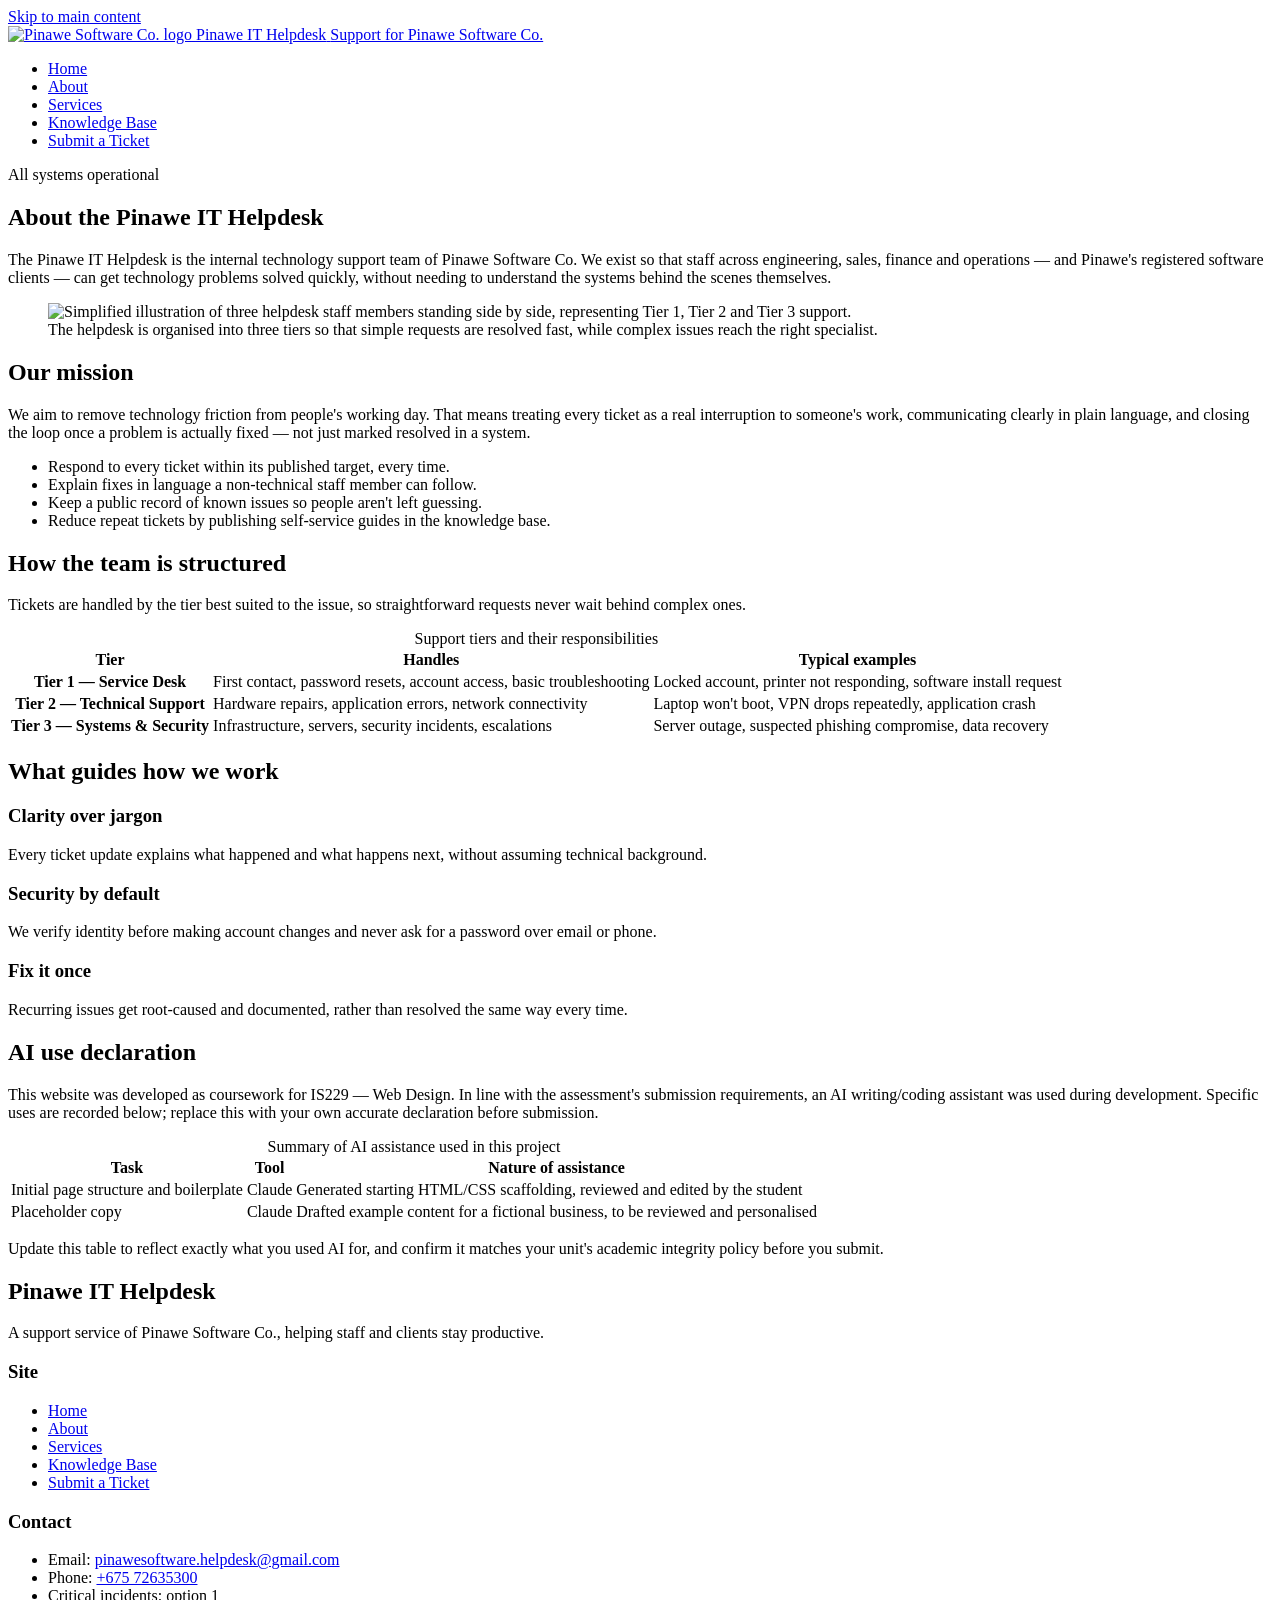
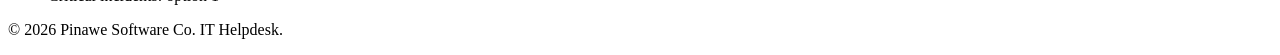
==== about.html @ ecd46835 "Add about page" ====
<!DOCTYPE html>
<html lang="en">
<head>
  <meta charset="UTF-8">
  <meta name="viewport" content="width=device-width, initial-scale=1.0">
  <title>About Us | Pinawe IT Helpdesk</title>
  <meta name="description" content="Learn about the Pinawe IT Helpdesk team, our mission, our support tiers, and how the service fits within Pinawe Software Co.">
  <meta name="author" content="Pinawe Software Co.">
  <link rel="icon" href="assets/images/logo.svg" type="image/svg+xml">
  <link rel="stylesheet" href="css/style.css">
</head>
<body>
  <a class="skip-link" href="#main">Skip to main content</a>

  <header class="site-header">
    <div class="container">
      <a class="brand" href="index.html">
        <img src="assets/images/logo.svg" alt="Pinawe Software Co. logo" width="40" height="40">
        <span class="brand-text">
          <span class="brand-name">Pinawe IT Helpdesk</span>
          <span class="brand-tagline">Support for Pinawe Software Co.</span>
        </span>
      </a>
      <nav class="main-nav" aria-label="Primary">
        <ul>
          <li><a href="index.html">Home</a></li>
          <li><a href="about.html" aria-current="page">About</a></li>
          <li><a href="services.html">Services</a></li>
          <li><a href="knowledge-base.html">Knowledge Base</a></li>
          <li><a href="contact.html">Submit a Ticket</a></li>
        </ul>
      </nav>
      <p class="status-pill"><span class="status-dot" aria-hidden="true"></span> All systems operational</p>
    </div>
  </header>

  <main id="main">
    <section>
      <div class="container">
        <h1>About the Pinawe IT Helpdesk</h1>
        <p>The Pinawe IT Helpdesk is the internal technology support team of Pinawe Software Co. We exist so that staff across engineering, sales, finance and operations &mdash; and Pinawe's registered software clients &mdash; can get technology problems solved quickly, without needing to understand the systems behind the scenes themselves.</p>

        <figure>
          <img src="assets/images/team.svg" alt="Simplified illustration of three helpdesk staff members standing side by side, representing Tier 1, Tier 2 and Tier 3 support.">
          <figcaption>The helpdesk is organised into three tiers so that simple requests are resolved fast, while complex issues reach the right specialist.</figcaption>
        </figure>
      </div>
    </section>

    <section class="section-alt" aria-labelledby="mission-heading">
      <div class="container">
        <h2 id="mission-heading">Our mission</h2>
        <p>We aim to remove technology friction from people's working day. That means treating every ticket as a real interruption to someone's work, communicating clearly in plain language, and closing the loop once a problem is actually fixed &mdash; not just marked resolved in a system.</p>
        <ul>
          <li>Respond to every ticket within its published target, every time.</li>
          <li>Explain fixes in language a non-technical staff member can follow.</li>
          <li>Keep a public record of known issues so people aren't left guessing.</li>
          <li>Reduce repeat tickets by publishing self-service guides in the knowledge base.</li>
        </ul>
      </div>
    </section>

    <section aria-labelledby="tiers-heading">
      <div class="container">
        <h2 id="tiers-heading">How the team is structured</h2>
        <p class="section-intro">Tickets are handled by the tier best suited to the issue, so straightforward requests never wait behind complex ones.</p>
        <table>
          <caption>Support tiers and their responsibilities</caption>
          <thead>
            <tr>
              <th scope="col">Tier</th>
              <th scope="col">Handles</th>
              <th scope="col">Typical examples</th>
            </tr>
          </thead>
          <tbody>
            <tr>
              <th scope="row">Tier 1 &mdash; Service Desk</th>
              <td>First contact, password resets, account access, basic troubleshooting</td>
              <td>Locked account, printer not responding, software install request</td>
            </tr>
            <tr>
              <th scope="row">Tier 2 &mdash; Technical Support</th>
              <td>Hardware repairs, application errors, network connectivity</td>
              <td>Laptop won't boot, VPN drops repeatedly, application crash</td>
            </tr>
            <tr>
              <th scope="row">Tier 3 &mdash; Systems &amp; Security</th>
              <td>Infrastructure, servers, security incidents, escalations</td>
              <td>Server outage, suspected phishing compromise, data recovery</td>
            </tr>
          </tbody>
        </table>
      </div>
    </section>

    <section class="section-alt" aria-labelledby="values-heading">
      <div class="container">
        <h2 id="values-heading">What guides how we work</h2>
        <div class="card-grid">
          <article class="card">
            <h3>Clarity over jargon</h3>
            <p>Every ticket update explains what happened and what happens next, without assuming technical background.</p>
          </article>
          <article class="card">
            <h3>Security by default</h3>
            <p>We verify identity before making account changes and never ask for a password over email or phone.</p>
          </article>
          <article class="card">
            <h3>Fix it once</h3>
            <p>Recurring issues get root-caused and documented, rather than resolved the same way every time.</p>
          </article>
        </div>
      </div>
    </section>

    <section id="ai-declaration" aria-labelledby="ai-declaration-heading">
      <div class="container">
        <h2 id="ai-declaration-heading">AI use declaration</h2>
        <p>This website was developed as coursework for IS229 &mdash; Web Design. In line with the assessment's submission requirements, an AI writing/coding assistant was used during development. Specific uses are recorded below; replace this with your own accurate declaration before submission.</p>
        <table>
          <caption>Summary of AI assistance used in this project</caption>
          <thead>
            <tr>
              <th scope="col">Task</th>
              <th scope="col">Tool</th>
              <th scope="col">Nature of assistance</th>
            </tr>
          </thead>
          <tbody>
            <tr>
              <td>Initial page structure and boilerplate</td>
              <td>Claude</td>
              <td>Generated starting HTML/CSS scaffolding, reviewed and edited by the student</td>
            </tr>
            <tr>
              <td>Placeholder copy</td>
              <td>Claude</td>
              <td>Drafted example content for a fictional business, to be reviewed and personalised</td>
            </tr>
          </tbody>
        </table>
        <p class="hint">Update this table to reflect exactly what you used AI for, and confirm it matches your unit's academic integrity policy before you submit.</p>
      </div>
    </section>
  </main>

  <footer class="site-footer">
    <div class="container">
      <div class="footer-grid">
        <div>
          <h2>Pinawe IT Helpdesk</h2>
          <p>A support service of Pinawe Software Co., helping staff and clients stay productive.</p>
        </div>
        <nav aria-label="Footer">
          <h3>Site</h3>
          <ul>
            <li><a href="index.html">Home</a></li>
            <li><a href="about.html">About</a></li>
            <li><a href="services.html">Services</a></li>
            <li><a href="knowledge-base.html">Knowledge Base</a></li>
            <li><a href="contact.html">Submit a Ticket</a></li>
          </ul>
        </nav>
        <div>
          <h3>Contact</h3>
          <ul>
            <li>Email: <a href="mailto:pinawesoftware.helpdesk@gmail.com">pinawesoftware.helpdesk@gmail.com</a></li>
            <li>Phone: <a href="tel:+67572635300">+675 72635300</a></li>
            <li>Critical incidents: option 1</li>
          </ul>
        </div>
      </div>
      <div class="footer-bottom">
        <p>&copy; 2026 Pinawe Software Co. IT Helpdesk.</p>
      </div>
    </div>
  </footer>
</body>
</html>
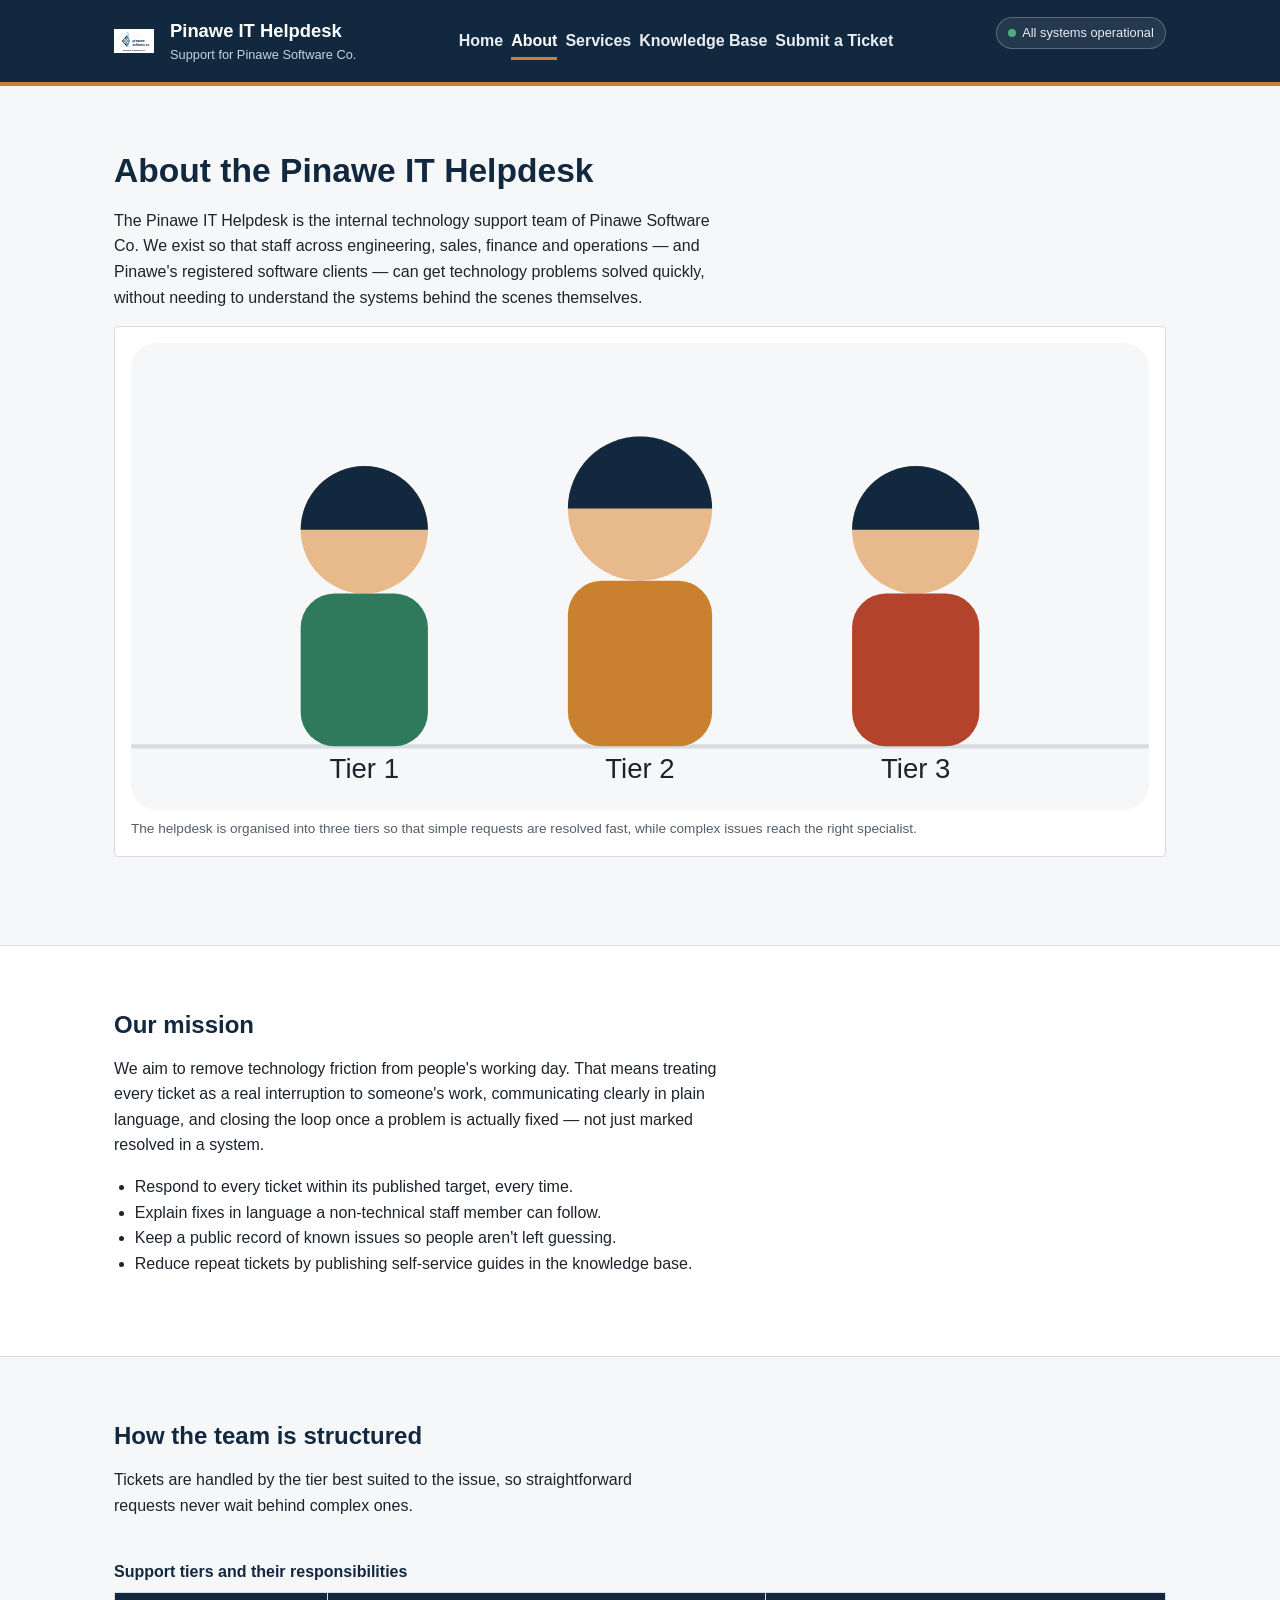
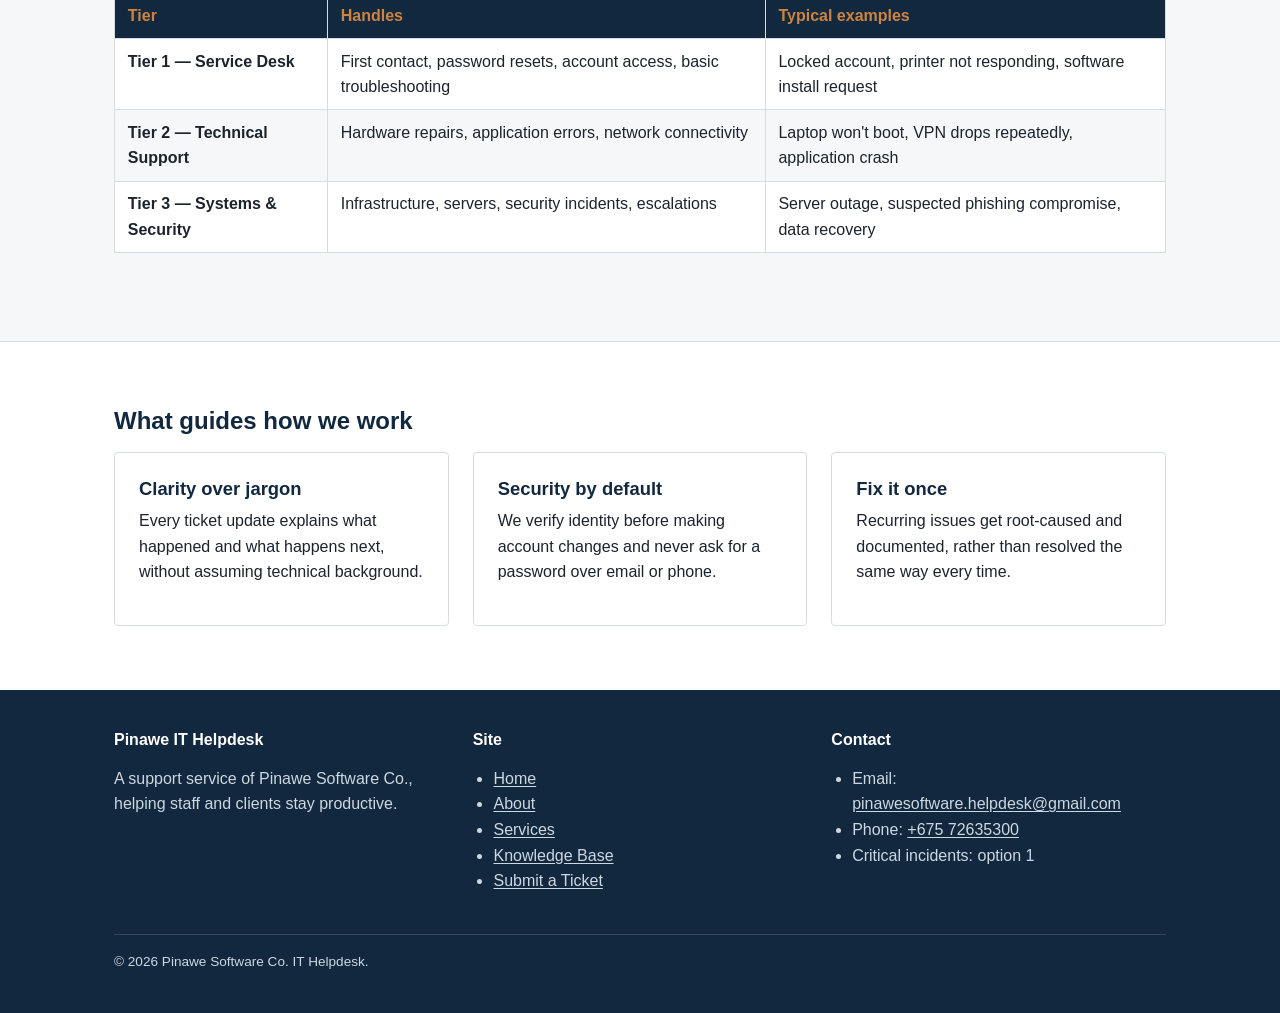
==== commit fd10fd68: "Remove AI use declaration section Removed AI use declaration section from about.html." ====
--- a/about.html
+++ b/about.html
@@ -114,36 +114,6 @@
       </div>
     </section>
 
-    <section id="ai-declaration" aria-labelledby="ai-declaration-heading">
-      <div class="container">
-        <h2 id="ai-declaration-heading">AI use declaration</h2>
-        <p>This website was developed as coursework for IS229 &mdash; Web Design. In line with the assessment's submission requirements, an AI writing/coding assistant was used during development. Specific uses are recorded below; replace this with your own accurate declaration before submission.</p>
-        <table>
-          <caption>Summary of AI assistance used in this project</caption>
-          <thead>
-            <tr>
-              <th scope="col">Task</th>
-              <th scope="col">Tool</th>
-              <th scope="col">Nature of assistance</th>
-            </tr>
-          </thead>
-          <tbody>
-            <tr>
-              <td>Initial page structure and boilerplate</td>
-              <td>Claude</td>
-              <td>Generated starting HTML/CSS scaffolding, reviewed and edited by the student</td>
-            </tr>
-            <tr>
-              <td>Placeholder copy</td>
-              <td>Claude</td>
-              <td>Drafted example content for a fictional business, to be reviewed and personalised</td>
-            </tr>
-          </tbody>
-        </table>
-        <p class="hint">Update this table to reflect exactly what you used AI for, and confirm it matches your unit's academic integrity policy before you submit.</p>
-      </div>
-    </section>
-  </main>
 
   <footer class="site-footer">
     <div class="container">
--- a/css/style.css
+++ b/css/style.css
@@ -0,0 +1,605 @@
+/* =========================================================
+   Pinawe Software Co. — IT Helpdesk
+   style.css
+   Basic CSS3 only: readability, spacing and layout.
+   
+   ========================================================= */
+
+:root {
+  --color-navy: #12283f;
+  --color-navy-light: #1d3c5c;
+  --color-bg: #f6f7f9;
+  --color-panel: #ffffff;
+  --color-border: #d7dce3;
+  --color-text: #1c232c;
+  --color-text-muted: #545f6b;
+  --color-accent: #c9812f;
+  --color-accent-dark: #a5661f;
+  --color-success: #2f7a5c;
+  --color-danger: #b3432b;
+  --space-1: 0.5rem;
+  --space-2: 1rem;
+  --space-3: 1.5rem;
+  --space-4: 2.5rem;
+  --space-5: 4rem;
+  --radius: 4px;
+  --font-body: "Segoe UI", Verdana, Arial, sans-serif;
+  --font-heading: "Trebuchet MS", "Segoe UI", Verdana, sans-serif;
+  --font-mono: "Consolas", "Courier New", monospace;
+}
+
+/* ---------- Reset-lite ---------- */
+* { box-sizing: border-box; }
+
+html { scroll-behavior: smooth; }
+
+body {
+  margin: 0;
+  font-family: var(--font-body);
+  color: var(--color-text);
+  background-color: var(--color-bg);
+  line-height: 1.6;
+}
+
+img, video { max-width: 100%; height: auto; display: block; }
+
+a {
+  color: var(--color-navy-light);
+  text-decoration: underline;
+  text-underline-offset: 2px;
+}
+
+a:hover { color: var(--color-accent-dark); }
+
+a:focus-visible,
+button:focus-visible,
+input:focus-visible,
+select:focus-visible,
+textarea:focus-visible {
+  outline: 3px solid var(--color-accent);
+  outline-offset: 2px;
+}
+
+h1, h2, h3, h4 {
+  font-family: var(--font-heading);
+  color: var(--color-navy);
+  line-height: 1.25;
+  margin-top: 0;
+}
+
+h1 { font-size: 1.7rem; margin-bottom: var(--space-2); }
+h2 { font-size: 1.3rem; margin-bottom: var(--space-2); }
+h3 { font-size: 1.1rem; margin-bottom: var(--space-1); }
+
+p { margin-top: 0; margin-bottom: var(--space-2); max-width: 68ch; }
+
+ul, ol { max-width: 68ch; padding-left: 1.3rem; }
+
+.container {
+  width: 100%;
+  max-width: 1100px;
+  margin: 0 auto;
+  padding: 0 var(--space-3);
+}
+
+/* ---------- Skip link ---------- */
+.skip-link {
+  position: absolute;
+  left: -999px;
+  top: auto;
+  background: var(--color-navy);
+  color: #fff;
+  padding: var(--space-1) var(--space-2);
+  z-index: 100;
+}
+
+.skip-link:focus {
+  left: var(--space-2);
+  top: var(--space-2);
+}
+
+/* ---------- Site header / nav ---------- */
+.site-header {
+  background-color: var(--color-navy);
+  color: #fff;
+  border-bottom: 4px solid var(--color-accent);
+}
+
+.site-header .container {
+  display: flex;
+  flex-direction: column;
+  align-items: flex-start;
+  gap: var(--space-2);
+  padding-top: var(--space-2);
+  padding-bottom: var(--space-2);
+}
+
+.brand {
+  display: flex;
+  align-items: center;
+  gap: var(--space-2);
+  text-decoration: none;
+  color: #fff;
+}
+
+.brand img { width: 40px; height: 40px; }
+
+.brand-text .brand-name {
+  display: block;
+  font-family: var(--font-heading);
+  font-size: 1.15rem;
+  font-weight: bold;
+  color: #fff;
+}
+
+.brand-text .brand-tagline {
+  display: block;
+  font-size: 0.8rem;
+  color: #c7d2de;
+}
+
+.main-nav { width: 100%; }
+
+.main-nav ul {
+  list-style: none;
+  display: flex;
+  flex-direction: column;
+  gap: var(--space-1);
+  margin: 0;
+  padding: 0;
+  width: 100%;
+}
+
+.main-nav a {
+  color: #e8edf3;
+  text-decoration: none;
+  font-weight: 600;
+  padding: var(--space-1) 0;
+  border-bottom: 3px solid transparent;
+}
+
+.main-nav a:hover,
+.main-nav a[aria-current="page"] {
+  color: #ffffff;
+  border-bottom-color: var(--color-accent);
+}
+
+.status-pill {
+  display: inline-flex;
+  align-items: center;
+  gap: 0.4rem;
+  background-color: rgba(255,255,255,0.08);
+  border: 1px solid rgba(255,255,255,0.25);
+  color: #e8edf3;
+  font-size: 0.8rem;
+  padding: 0.3rem 0.7rem;
+  border-radius: 999px;
+}
+
+.status-dot {
+  width: 8px;
+  height: 8px;
+  border-radius: 50%;
+  background-color: #4caf7d;
+  display: inline-block;
+}
+
+/* ---------- Hero ---------- */
+.hero {
+  background-color: var(--color-navy-light);
+  color: #fff;
+  padding: var(--space-5) 0;
+}
+
+.hero .container {
+  display: grid;
+  grid-template-columns: 1fr;
+  gap: var(--space-4);
+  align-items: center;
+}
+
+.hero h1 { color: #fff; }
+
+.hero p { color: #dfe6ee; }
+
+.eyebrow-ticket {
+  font-family: var(--font-mono);
+  font-size: 0.85rem;
+  background-color: rgba(255,255,255,0.1);
+  border: 1px dashed rgba(255,255,255,0.4);
+  padding: var(--space-1) var(--space-2);
+  display: inline-block;
+  margin-bottom: var(--space-2);
+  border-radius: var(--radius);
+}
+
+.btn {
+  display: inline-block;
+  background-color: var(--color-accent);
+  color: var(--color-navy);
+  font-weight: 700;
+  padding: 0.7rem 1.3rem;
+  border-radius: var(--radius);
+  text-decoration: none;
+  border: 2px solid var(--color-accent);
+}
+
+.btn:hover {
+  background-color: var(--color-accent-dark);
+  border-color: var(--color-accent-dark);
+  color: #ffffff;
+}
+
+.btn-outline {
+  background-color: transparent;
+  color: #fff;
+  border: 2px solid rgba(255,255,255,0.6);
+}
+
+.btn-outline:hover {
+  background-color: rgba(255,255,255,0.12);
+  color: #fff;
+  border-color: #fff;
+}
+
+.btn-outline-dark {
+  background-color: transparent;
+  color: var(--color-navy);
+  border: 2px solid var(--color-navy);
+}
+
+.btn-outline-dark:hover {
+  background-color: var(--color-navy);
+  color: #c67e30;
+}
+
+.hero-actions { display: flex; gap: var(--space-2); flex-wrap: wrap; margin-top: var(--space-3); }
+
+/* ---------- Sections ---------- */
+main section {
+  padding: var(--space-5) 0;
+  border-bottom: 1px solid var(--color-border);
+}
+
+main section:last-of-type { border-bottom: none; }
+
+.section-alt { background-color: var(--color-panel); }
+
+.section-intro { max-width: 62ch; margin-bottom: var(--space-4); }
+
+/* ---------- Process list (ticket lifecycle) ---------- */
+.process-list {
+  list-style: none;
+  padding: 0;
+  display: grid;
+  grid-template-columns: 1fr;
+  gap: var(--space-3);
+  counter-reset: step;
+}
+
+.process-list li {
+  border: 1px solid var(--color-border);
+  background-color: var(--color-panel);
+  padding: var(--space-3);
+  border-radius: var(--radius);
+  border-top: 4px solid var(--color-navy);
+}
+
+.process-list li::before {
+  counter-increment: step;
+  content: counter(step);
+  display: inline-block;
+  font-family: var(--font-mono);
+  font-weight: bold;
+  color: var(--color-accent-dark);
+  margin-bottom: var(--space-1);
+}
+
+/* ---------- Card grid (services) ---------- */
+.card-grid {
+  display: grid;
+  grid-template-columns: repeat(auto-fit, minmax(240px, 1fr));
+  gap: var(--space-3);
+}
+
+.card {
+  background-color: var(--color-panel);
+  border: 1px solid var(--color-border);
+  border-radius: var(--radius);
+  padding: var(--space-3);
+}
+
+.card h3 { margin-bottom: var(--space-1); }
+
+.card .tier {
+  font-family: var(--font-mono);
+  font-size: 0.75rem;
+  color: var(--color-text-muted);
+  display: block;
+  margin-bottom: var(--space-1);
+}
+
+/* ---------- Tables ---------- */
+table {
+  width: 100%;
+  border-collapse: collapse;
+  margin-bottom: var(--space-3);
+  background-color: var(--color-panel);
+}
+
+.container table {
+  display: block;
+  overflow-x: auto;
+  -webkit-overflow-scrolling: touch;
+}
+
+caption {
+  text-align: left;
+  font-weight: bold;
+  margin-bottom: var(--space-1);
+  color: var(--color-navy);
+}
+
+th, td {
+  text-align: left;
+  padding: 0.6rem 0.8rem;
+  border: 1px solid var(--color-border);
+  vertical-align: top;
+}
+
+thead th {
+  background-color: var(--color-navy);
+  color: #ce843f;
+}
+
+tbody tr:nth-child(even) { background-color: var(--color-bg); }
+
+/* ---------- Figures ---------- */
+figure {
+  margin: 0 0 var(--space-3) 0;
+  border: 1px solid var(--color-border);
+  background-color: var(--color-panel);
+  padding: var(--space-2);
+  border-radius: var(--radius);
+}
+
+figcaption {
+  font-size: 0.85rem;
+  color: var(--color-text-muted);
+  margin-top: var(--space-1);
+}
+
+/* ---------- Priority badges ---------- */
+.badge {
+  display: inline-block;
+  font-size: 0.75rem;
+  font-weight: 700;
+  padding: 0.2rem 0.6rem;
+  border-radius: 999px;
+}
+
+.badge-low { background-color: #e3efe8; color: var(--color-success); }
+.badge-medium { background-color: #fbeed9; color: var(--color-accent-dark); }
+.badge-high { background-color: #f7ded4; color: var(--color-danger); }
+.badge-critical { background-color: var(--color-danger); color: #fff; }
+
+/* ---------- Forms ---------- */
+.form-panel {
+  background-color: var(--color-panel);
+  border: 1px solid var(--color-border);
+  border-radius: var(--radius);
+  padding: var(--space-4);
+}
+
+.form-grid {
+  display: grid;
+  grid-template-columns: 1fr;
+  gap: var(--space-3);
+}
+
+.form-field { display: flex; flex-direction: column; }
+
+.form-field.full-width { grid-column: 1 / -1; }
+
+label {
+  font-weight: 600;
+  margin-bottom: 0.35rem;
+}
+
+.hint {
+  font-size: 0.82rem;
+  color: var(--color-text-muted);
+  margin-top: 0.3rem;
+}
+
+input, select, textarea {
+  font: inherit;
+  padding: 0.55rem 0.7rem;
+  border: 1px solid var(--color-border);
+  border-radius: var(--radius);
+  background-color: #fff;
+  color: var(--color-text);
+}
+
+textarea { resize: vertical; }
+
+fieldset {
+  border: 1px solid var(--color-border);
+  border-radius: var(--radius);
+  padding: var(--space-2) var(--space-3);
+  margin: 0 0 var(--space-3) 0;
+}
+
+legend {
+  font-weight: 700;
+  padding: 0 0.4rem;
+  color: var(--color-navy);
+}
+
+fieldset fieldset {
+  border: none;
+  padding: 0;
+  margin: 0 0 var(--space-3) 0;
+}
+
+fieldset fieldset legend {
+  padding: 0;
+}
+
+.radio-row, .checkbox-row {
+  display: flex;
+  align-items: center;
+  gap: 0.5rem;
+  font-weight: normal;
+  margin-bottom: 0.4rem;
+}
+
+.radio-row input, .checkbox-row input { width: auto; }
+
+.required-flag { color: var(--color-danger); }
+
+.form-actions { display: flex; gap: var(--space-2); align-items: center; margin-top: var(--space-2); }
+
+/* ---------- Search form (knowledge base) ---------- */
+.kb-search {
+  display: flex;
+  gap: var(--space-2);
+  margin-bottom: var(--space-4);
+  flex-wrap: wrap;
+}
+
+.kb-search input[type="search"] { flex: 1 1 260px; }
+
+.kb-search .form-field { margin-bottom: 0; }
+
+.kb-search .form-field-grow { flex: 1 1 260px; }
+
+.kb-search .form-field-end { justify-content: flex-end; }
+
+/* ---------- Article list ---------- */
+.article-list { list-style: none; padding: 0; }
+
+.article-list li {
+  border-bottom: 1px solid var(--color-border);
+  padding: var(--space-3) 0;
+}
+
+.article-list li:first-child { padding-top: 0; }
+
+.article-meta {
+  font-size: 0.82rem;
+  color: var(--color-text-muted);
+  margin-bottom: 0.3rem;
+}
+
+/* ---------- Aside / sidebar ---------- */
+.layout-with-aside {
+  display: grid;
+  grid-template-columns: 1fr;
+  gap: var(--space-4);
+  align-items: start;
+}
+
+aside.panel {
+  background-color: var(--color-panel);
+  border: 1px solid var(--color-border);
+  border-radius: var(--radius);
+  padding: var(--space-3);
+}
+
+aside.panel h2 { font-size: 1.1rem; }
+
+aside.panel ul { padding-left: 1.1rem; }
+
+/* ---------- Footer ---------- */
+.site-footer {
+  background-color: var(--color-navy);
+  color: #cdd7e1;
+  padding: var(--space-4) 0 var(--space-3);
+}
+
+.footer-grid {
+  display: grid;
+  grid-template-columns: 1fr;
+  gap: var(--space-3);
+  margin-bottom: var(--space-3);
+}
+
+.site-footer h2, .site-footer h3 { color: #fff; font-size: 1rem; }
+
+.site-footer a { color: #cdd7e1; }
+
+.site-footer a:hover { color: #fff; }
+
+.footer-bottom {
+  border-top: 1px solid rgba(255,255,255,0.15);
+  padding-top: var(--space-2);
+  font-size: 0.85rem;
+  display: flex;
+  justify-content: space-between;
+  flex-wrap: wrap;
+  gap: var(--space-1);
+}
+
+/* ---------- Utility ---------- */
+.visually-hidden {
+  position: absolute;
+  width: 1px; height: 1px;
+  overflow: hidden;
+  clip: rect(0 0 0 0);
+  white-space: nowrap;
+}
+
+/* ---------- Responsive: mobile-first ----------
+   Base styles above are mobile. Each breakpoint below
+   progressively restructures layout for larger viewports —
+   not just narrowing/widening the same grid. */
+
+/* Tablet and up (~600px) */
+@media (min-width: 600px) {
+  h1 { font-size: 1.9rem; }
+  h2 { font-size: 1.4rem; }
+
+  .site-header .container {
+    flex-direction: row;
+    align-items: center;
+    justify-content: space-between;
+    flex-wrap: wrap;
+  }
+
+  .main-nav { width: auto; }
+
+  .main-nav ul {
+    flex-direction: row;
+    flex-wrap: wrap;
+    width: auto;
+  }
+
+  .container table {
+    display: table;
+    overflow-x: visible;
+  }
+
+  .process-list { grid-template-columns: repeat(2, 1fr); }
+  .form-grid { grid-template-columns: repeat(2, 1fr); }
+  .footer-grid { grid-template-columns: repeat(2, 1fr); }
+}
+
+/* Desktop and up (~960px) */
+@media (min-width: 960px) {
+  h1 { font-size: 2.1rem; }
+  h2 { font-size: 1.5rem; }
+  h3 { font-size: 1.15rem; }
+
+  .hero .container { grid-template-columns: 1.2fr 1fr; }
+
+  .process-list { grid-template-columns: repeat(4, 1fr); }
+
+  .footer-grid { grid-template-columns: repeat(3, 1fr); }
+
+  .layout-with-aside { grid-template-columns: 2fr 1fr; }
+}
+
+@media (prefers-reduced-motion: reduce) {
+  html { scroll-behavior: auto; }
+}
